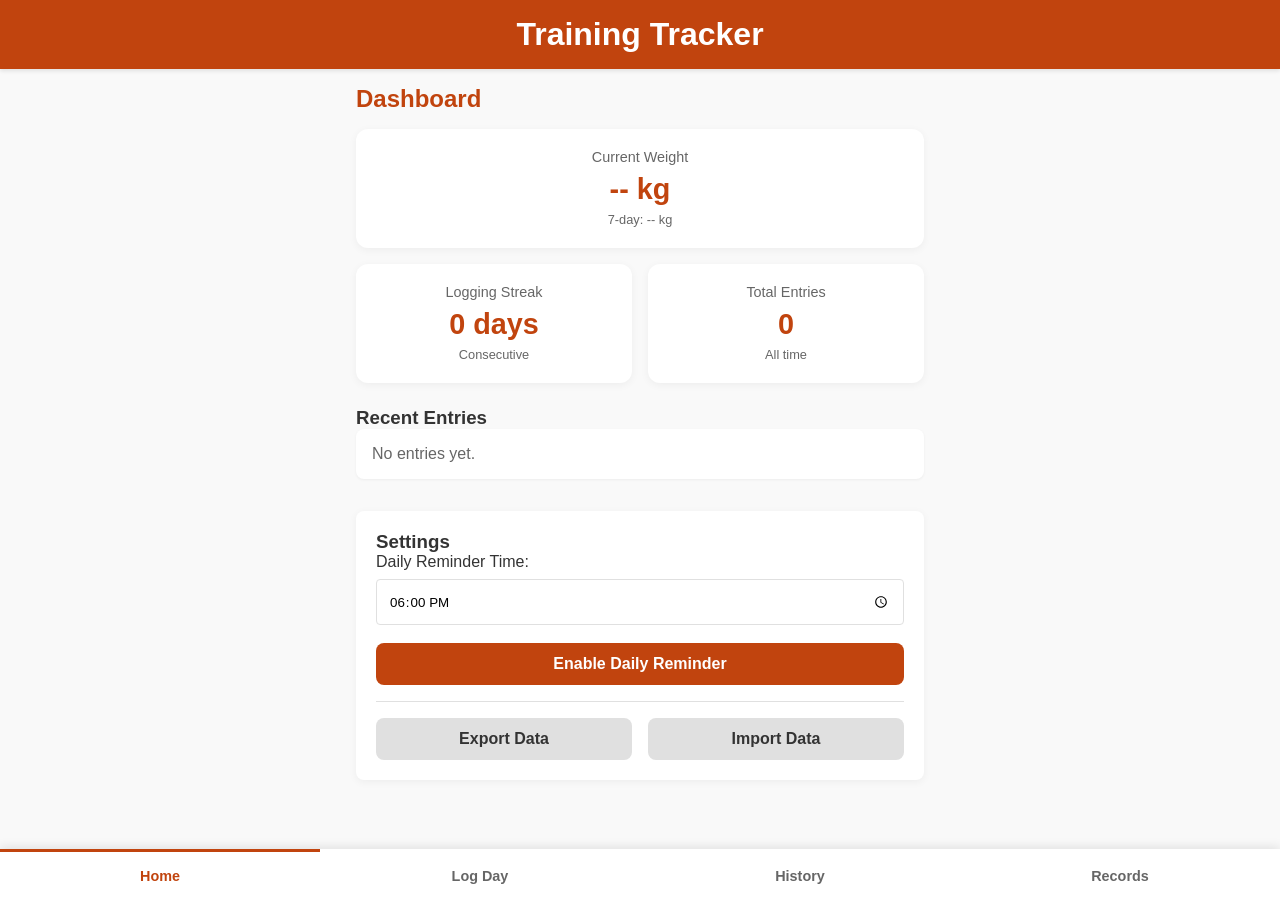
==== training-tracker/index.html @ e54d1dcb "Add training-tracker PWA" ====
<!DOCTYPE html>
<html lang="en">
<head>
    <meta charset="UTF-8">
    <meta name="viewport" content="width=device-width, initial-scale=1.0, maximum-scale=1.0, user-scalable=no">
    <title>Training Tracker</title>
    <link rel="stylesheet" href="style.css">
    <link rel="manifest" href="manifest.json">
    <meta name="theme-color" content="#c1440e">
    <meta name="apple-mobile-web-app-capable" content="yes">
    <meta name="apple-mobile-web-app-status-bar-style" content="black-translucent">
    <meta name="apple-mobile-web-app-title" content="Tracker">
</head>
<body>
    <header>
        <h1>Training Tracker</h1>
    </header>

    <nav>
        <button class="nav-btn active" data-target="home">Home</button>
        <button class="nav-btn" data-target="log">Log Day</button>
        <button class="nav-btn" data-target="history">History</button>
        <button class="nav-btn" data-target="records">Records</button>
    </nav>

    <main>
        <!-- Home Section -->
        <section id="home" class="view active">
            <h2>Dashboard</h2>
            
            <div class="stats-grid">
                <div class="stat-card">
                    <h3>Current Weight</h3>
                    <p id="current-weight">-- kg</p>
                    <small id="weight-change">7-day: -- kg</small>
                </div>
                <div class="stat-card">
                    <h3>Logging Streak</h3>
                    <p id="logging-streak">0 days</p>
                    <small>Consecutive</small>
                </div>
                <div class="stat-card">
                    <h3>Total Entries</h3>
                    <p id="total-entries">0</p>
                    <small>All time</small>
                </div>
            </div>

            <div class="recent-entries">
                <h3>Recent Entries</h3>
                <ul id="recent-list" class="entry-list">
                    <!-- Populated by JS -->
                </ul>
            </div>
            
            <div class="settings-card">
                <h3>Settings</h3>
                <div class="reminder-settings">
                    <label for="reminder-time">Daily Reminder Time:</label>
                    <input type="time" id="reminder-time" value="18:00">
                    <button id="enable-reminder" class="btn primary full-width" style="margin-top: 10px;">Enable Daily Reminder</button>
                </div>
                <div class="data-actions">
                    <button id="export-btn" class="btn secondary">Export Data</button>
                    <label class="btn secondary file-upload" style="text-align: center;">
                        Import Data
                        <input type="file" id="import-file" accept=".json" style="display: none;">
                    </label>
                </div>
            </div>
        </section>

        <!-- Log Day Section -->
        <section id="log" class="view">
            <h2>Log Today's Training</h2>
            <form id="log-form">
                <div class="form-group">
                    <label for="log-date">Date</label>
                    <input type="date" id="log-date" required>
                </div>
                <div class="form-group">
                    <label for="log-weight">Weight (kg) - Optional</label>
                    <input type="number" step="0.1" id="log-weight" placeholder="e.g. 70.5">
                </div>
                <div class="form-group">
                    <label for="log-type">Session Type</label>
                    <select id="log-type" required>
                        <option value="easy run">Easy Run</option>
                        <option value="interval run">Interval Run</option>
                        <option value="endurance run">Endurance Run</option>
                        <option value="calisthenics">Calisthenics</option>
                        <option value="mixed+dumbbell">Mixed + Dumbbell</option>
                        <option value="rest">Rest</option>
                    </select>
                </div>
                <div class="form-group">
                    <label for="log-distance">Distance (km) - Optional</label>
                    <input type="number" step="0.01" id="log-distance" placeholder="e.g. 5.0">
                </div>
                <div class="form-group">
                    <label for="log-time">Time (min) - Optional</label>
                    <input type="number" step="0.1" id="log-time" placeholder="e.g. 30">
                </div>
                <div class="form-group">
                    <label for="log-notes">Notes</label>
                    <textarea id="log-notes" rows="3" placeholder="How did it feel?"></textarea>
                </div>
                <button type="submit" class="btn primary full-width">Save Entry</button>
            </form>
        </section>

        <!-- History Section -->
        <section id="history" class="view">
            <h2>Training History</h2>
            <div class="table-container">
                <table id="history-table">
                    <thead>
                        <tr>
                            <th>Date</th>
                            <th>Type</th>
                            <th>Dist (km)</th>
                            <th>Time (min)</th>
                            <th>Action</th>
                        </tr>
                    </thead>
                    <tbody id="history-tbody">
                        <!-- Populated by JS -->
                    </tbody>
                </table>
            </div>
        </section>

        <!-- Records Section -->
        <section id="records" class="view">
            <h2>Personal Bests</h2>
            <p class="subtitle">Compare with Men's Indian National Records</p>
            
            <form id="record-form" class="record-form">
                <div class="form-group row-group">
                    <select id="record-distance" required>
                        <option value="100m">100m</option>
                        <option value="200m">200m</option>
                        <option value="400m">400m</option>
                        <option value="800m">800m</option>
                        <option value="1500m">1500m</option>
                        <option value="5000m">5000m</option>
                        <option value="10000m">10000m</option>
                    </select>
                    <input type="text" id="record-time" placeholder="mm:ss or seconds" required>
                    <button type="submit" class="btn primary">Update</button>
                </div>
            </form>

            <div id="records-list" class="records-list">
                <!-- Populated by JS -->
            </div>
        </section>
    </main>
    
    <div id="toast" class="toast"></div>

    <script src="app.js"></script>
</body>
</html>
---- training-tracker/style.css ----
:root {
    --primary: #c1440e;
    --primary-dark: #a0360a;
    --bg: #f9f9f9;
    --bg-card: #ffffff;
    --text: #333333;
    --text-muted: #666666;
    --border: #e0e0e0;
    --success: #2e7d32;
    --danger: #d32f2f;
}

* {
    box-sizing: border-box;
    margin: 0;
    padding: 0;
    font-family: -apple-system, BlinkMacSystemFont, "Segoe UI", Roboto, Helvetica, Arial, sans-serif;
}

body {
    background-color: var(--bg);
    color: var(--text);
    padding-bottom: 70px; /* space for bottom nav */
}

header {
    background-color: var(--primary);
    color: white;
    padding: 1rem;
    text-align: center;
    box-shadow: 0 2px 4px rgba(0,0,0,0.1);
}

/* Navigation */
nav {
    position: fixed;
    bottom: 0;
    left: 0;
    width: 100%;
    background: white;
    display: flex;
    box-shadow: 0 -2px 10px rgba(0,0,0,0.1);
    z-index: 100;
}

.nav-btn {
    flex: 1;
    padding: 1rem 0;
    background: none;
    border: none;
    border-top: 3px solid transparent;
    font-size: 0.9rem;
    font-weight: 600;
    color: var(--text-muted);
    cursor: pointer;
    transition: all 0.2s;
}

.nav-btn.active {
    color: var(--primary);
    border-top: 3px solid var(--primary);
}

/* Main Content */
main {
    padding: 1rem;
    max-width: 600px;
    margin: 0 auto;
}

.view {
    display: none;
}
.view.active {
    display: block;
    animation: fadeIn 0.3s;
}

@keyframes fadeIn {
    from { opacity: 0; transform: translateY(5px); }
    to { opacity: 1; transform: translateY(0); }
}

h2 {
    margin-bottom: 1rem;
    color: var(--primary);
}

.subtitle {
    margin-bottom: 1rem;
    color: var(--text-muted);
    font-size: 0.9rem;
}

/* Cards & Stats */
.stats-grid {
    display: grid;
    grid-template-columns: 1fr 1fr;
    gap: 1rem;
    margin-bottom: 1.5rem;
}

.stats-grid .stat-card:first-child {
    grid-column: 1 / -1; /* Make weight card full width */
}

.stat-card {
    background: var(--bg-card);
    padding: 1.25rem;
    border-radius: 12px;
    box-shadow: 0 2px 8px rgba(0,0,0,0.05);
    text-align: center;
}

.stat-card h3 {
    font-size: 0.9rem;
    color: var(--text-muted);
    margin-bottom: 0.5rem;
    font-weight: normal;
}

.stat-card p {
    font-size: 1.8rem;
    font-weight: bold;
    color: var(--primary);
    margin-bottom: 0.25rem;
}

.stat-card small {
    color: var(--text-muted);
    font-size: 0.8rem;
}

/* Lists */
.entry-list {
    list-style: none;
    margin-bottom: 1.5rem;
}

.entry-list li {
    background: var(--bg-card);
    padding: 1rem;
    border-radius: 8px;
    margin-bottom: 0.5rem;
    box-shadow: 0 1px 3px rgba(0,0,0,0.05);
    display: flex;
    justify-content: space-between;
    align-items: center;
}

.entry-details strong {
    display: block;
    color: var(--primary);
    margin-bottom: 0.2rem;
    text-transform: capitalize;
}

.entry-details span {
    font-size: 0.85rem;
    color: var(--text-muted);
}

/* Forms & Inputs */
.form-group {
    margin-bottom: 1.25rem;
}

.form-group label {
    display: block;
    margin-bottom: 0.5rem;
    font-weight: 500;
}

.form-group input,
.form-group select,
.form-group textarea {
    width: 100%;
    padding: 0.75rem;
    border: 1px solid var(--border);
    border-radius: 8px;
    font-size: 1rem;
    background: var(--bg-card);
}

.form-group input:focus,
.form-group select:focus,
.form-group textarea:focus {
    outline: none;
    border-color: var(--primary);
    box-shadow: 0 0 0 2px rgba(193, 68, 14, 0.2);
}

.row-group {
    display: flex;
    gap: 0.5rem;
}
.row-group select { flex: 1; }
.row-group input { flex: 2; }
.row-group button { flex: 1; }

/* Buttons */
.btn {
    padding: 0.75rem 1rem;
    border: none;
    border-radius: 8px;
    font-size: 1rem;
    font-weight: 600;
    cursor: pointer;
    text-align: center;
    transition: background 0.2s;
    display: inline-block;
}

.btn.primary {
    background: var(--primary);
    color: white;
}
.btn.primary:hover {
    background: var(--primary-dark);
}
.btn.secondary {
    background: #e0e0e0;
    color: var(--text);
}
.btn.secondary:hover {
    background: #d0d0d0;
}
.full-width {
    width: 100%;
}

.btn-small {
    padding: 0.4rem 0.6rem;
    font-size: 0.8rem;
    background: #ffebee;
    color: var(--danger);
    border: none;
    border-radius: 4px;
}

/* Tables */
.table-container {
    overflow-x: auto;
    background: var(--bg-card);
    border-radius: 8px;
    box-shadow: 0 2px 8px rgba(0,0,0,0.05);
}

table {
    width: 100%;
    border-collapse: collapse;
    min-width: 500px;
}

th, td {
    padding: 0.75rem;
    text-align: left;
    border-bottom: 1px solid var(--border);
}

th {
    background: #f1f1f1;
    font-weight: 600;
}

td {
    text-transform: capitalize;
}

/* Records List */
.record-item {
    background: var(--bg-card);
    padding: 1rem;
    border-radius: 8px;
    margin-bottom: 1rem;
    box-shadow: 0 2px 8px rgba(0,0,0,0.05);
}

.record-header {
    display: flex;
    justify-content: space-between;
    margin-bottom: 0.5rem;
}

.record-header h4 {
    color: var(--primary);
    font-size: 1.1rem;
}

.record-times {
    font-size: 0.9rem;
    color: var(--text-muted);
}

.progress-container {
    height: 8px;
    background: #eee;
    border-radius: 4px;
    overflow: hidden;
    margin-top: 0.5rem;
}

.progress-bar {
    height: 100%;
    background: var(--primary);
    border-radius: 4px;
    transition: width 0.5s ease;
}

.progress-text {
    font-size: 0.8rem;
    color: var(--text-muted);
    text-align: right;
    margin-top: 0.2rem;
    display: block;
}

/* Settings / Misc */
.settings-card {
    background: var(--bg-card);
    padding: 1.25rem;
    border-radius: 8px;
    margin-top: 2rem;
    box-shadow: 0 2px 8px rgba(0,0,0,0.05);
}

.reminder-settings {
    margin-bottom: 1rem;
    padding-bottom: 1rem;
    border-bottom: 1px solid var(--border);
}

.reminder-settings input {
    margin: 0.5rem 0;
    padding: 0.75rem;
    border: 1px solid var(--border);
    border-radius: 4px;
    width: 100%;
}

.data-actions {
    display: flex;
    gap: 1rem;
}
.data-actions > * {
    flex: 1;
}
.file-upload {
    display: inline-block;
    cursor: pointer;
    box-sizing: border-box;
}

/* Toast */
.toast {
    visibility: hidden;
    min-width: 250px;
    background-color: #333;
    color: #fff;
    text-align: center;
    border-radius: 4px;
    padding: 16px;
    position: fixed;
    z-index: 1000;
    left: 50%;
    bottom: 80px;
    transform: translateX(-50%);
    font-size: 0.9rem;
    opacity: 0;
    transition: opacity 0.3s, visibility 0.3s;
}
.toast.show {
    visibility: visible;
    opacity: 1;
}
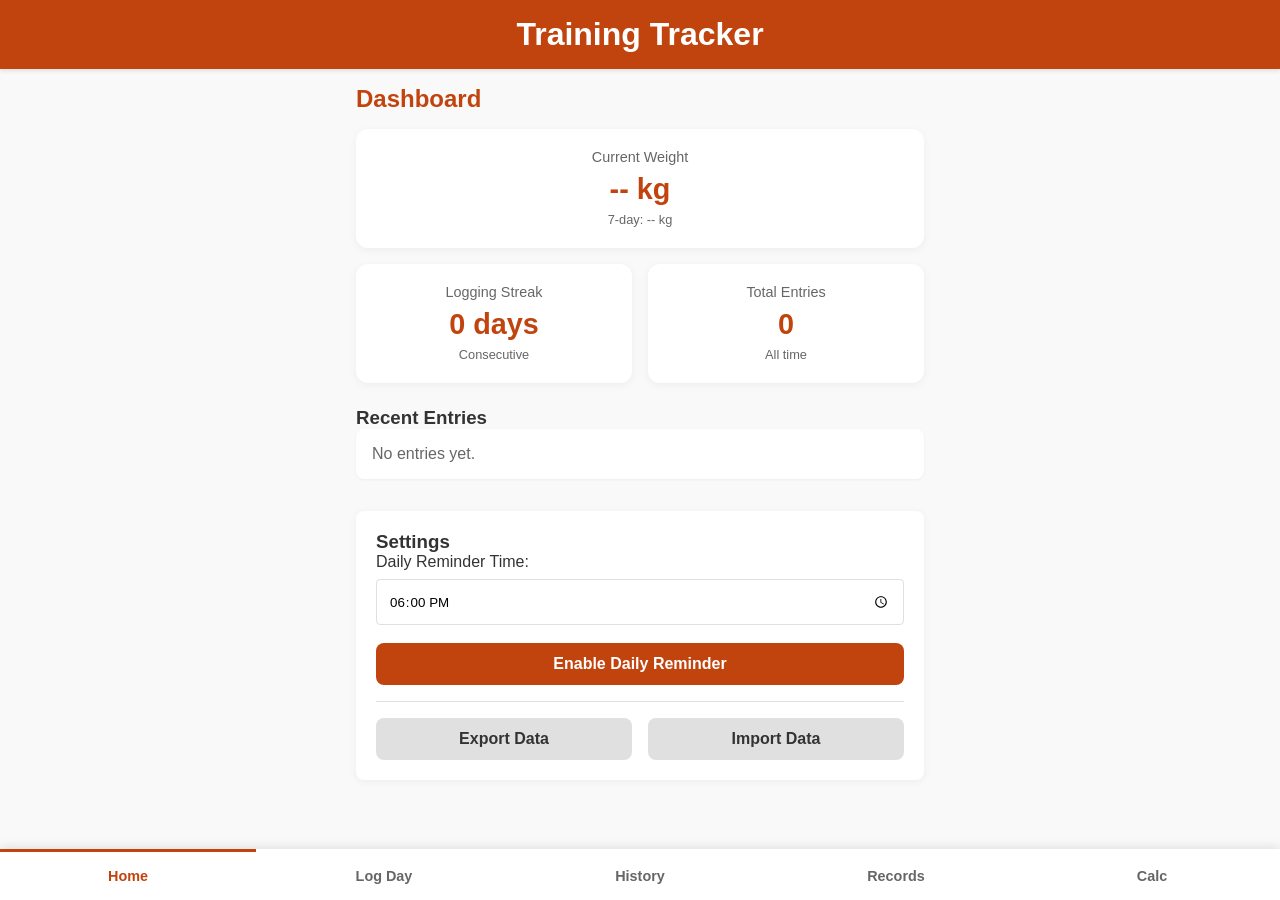
==== commit c7a79017: "Add Calorie Calculator feature" ====
--- a/training-tracker/index.html
+++ b/training-tracker/index.html
@@ -21,6 +21,7 @@
         <button class="nav-btn" data-target="log">Log Day</button>
         <button class="nav-btn" data-target="history">History</button>
         <button class="nav-btn" data-target="records">Records</button>
+        <button class="nav-btn" data-target="calculator">Calc</button>
     </nav>
 
     <main>
@@ -155,6 +156,62 @@
                 <!-- Populated by JS -->
             </div>
         </section>
+
+        <!-- Calculator Section -->
+        <section id="calculator" class="view">
+            <h2>Calorie Calculator</h2>
+            
+            <div class="settings-card" style="margin-top: 0; margin-bottom: 1.5rem;">
+                <h3>Daily Calorie Needs (TDEE)</h3>
+                <form id="tdee-form" style="margin-top: 1rem;">
+                    <div class="form-group row-group">
+                        <select id="tdee-gender" required>
+                            <option value="male">Male</option>
+                            <option value="female">Female</option>
+                        </select>
+                        <input type="number" id="tdee-age" placeholder="Age" required>
+                    </div>
+                    <div class="form-group row-group">
+                        <input type="number" step="0.1" id="tdee-weight" placeholder="Weight (kg)" required>
+                        <input type="number" step="0.1" id="tdee-height" placeholder="Height (cm)" required>
+                    </div>
+                    <div class="form-group">
+                        <select id="tdee-activity" required>
+                            <option value="1.2">Sedentary (office job)</option>
+                            <option value="1.375">Light Exercise (1-2 days/week)</option>
+                            <option value="1.55" selected>Moderate Exercise (3-5 days/week)</option>
+                            <option value="1.725">Heavy Exercise (6-7 days/week)</option>
+                            <option value="1.9">Athlete (2x per day)</option>
+                        </select>
+                    </div>
+                    <button type="submit" class="btn primary full-width">Calculate TDEE</button>
+                </form>
+                <div id="tdee-result" class="result-box" style="display: none; margin-top: 1rem; padding: 1rem; background: var(--bg); border-radius: 8px;">
+                </div>
+            </div>
+
+            <div class="settings-card" style="margin-top: 0;">
+                <h3>Calories Burned Estimator</h3>
+                <form id="burn-form" style="margin-top: 1rem;">
+                    <div class="form-group">
+                        <select id="burn-type" required>
+                            <option value="easy run">Easy Run (~8 km/h)</option>
+                            <option value="interval run">Interval Run (High Intensity)</option>
+                            <option value="endurance run">Endurance Run (~10-12 km/h)</option>
+                            <option value="calisthenics">Calisthenics (Vigorous)</option>
+                            <option value="mixed+dumbbell">Mixed + Dumbbell</option>
+                        </select>
+                    </div>
+                    <div class="form-group row-group">
+                        <input type="number" step="0.1" id="burn-weight" placeholder="Weight (kg)" required>
+                        <input type="number" step="1" id="burn-time" placeholder="Time (min)" required>
+                    </div>
+                    <button type="submit" class="btn primary full-width">Calculate Burn</button>
+                </form>
+                <div id="burn-result" class="result-box" style="display: none; margin-top: 1rem; padding: 1rem; background: var(--bg); border-radius: 8px;">
+                </div>
+            </div>
+        </section>
     </main>
     
     <div id="toast" class="toast"></div>
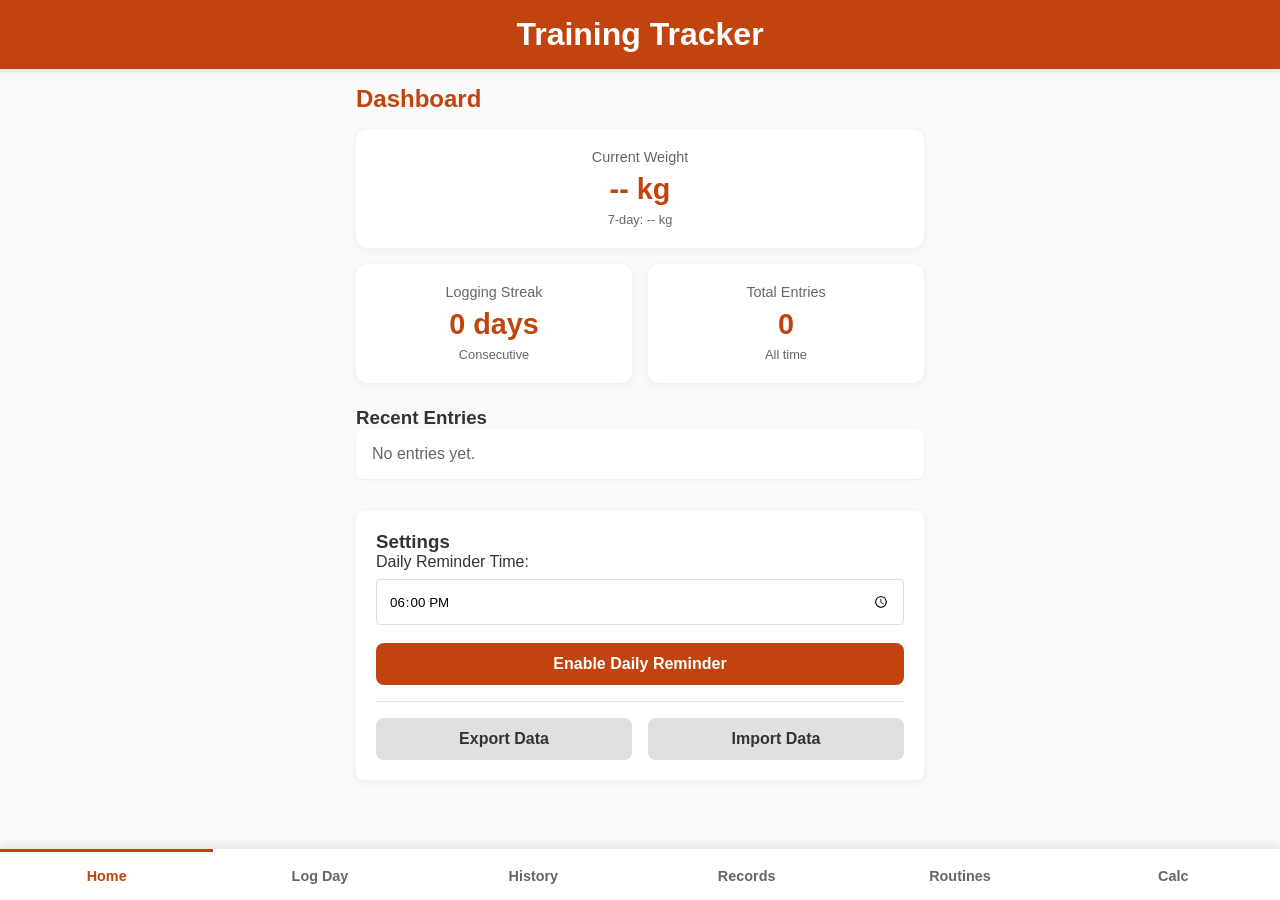
==== commit a8f22d8a: "Add Kettlebell Bro Split routines" ====
--- a/training-tracker/index.html
+++ b/training-tracker/index.html
@@ -21,6 +21,7 @@
         <button class="nav-btn" data-target="log">Log Day</button>
         <button class="nav-btn" data-target="history">History</button>
         <button class="nav-btn" data-target="records">Records</button>
+        <button class="nav-btn" data-target="routines">Routines</button>
         <button class="nav-btn" data-target="calculator">Calc</button>
     </nav>
 
@@ -91,6 +92,11 @@
                         <option value="endurance run">Endurance Run</option>
                         <option value="calisthenics">Calisthenics</option>
                         <option value="mixed+dumbbell">Mixed + Dumbbell</option>
+                        <option value="kettlebell - chest">Kettlebell - Chest</option>
+                        <option value="kettlebell - back 1">Kettlebell - Back 1</option>
+                        <option value="kettlebell - back 2">Kettlebell - Back 2</option>
+                        <option value="kettlebell - legs">Kettlebell - Legs</option>
+                        <option value="kettlebell - shoulders">Kettlebell - Shoulders/Arms</option>
                         <option value="rest">Rest</option>
                     </select>
                 </div>
@@ -157,6 +163,64 @@
             </div>
         </section>
 
+        <!-- Routines Section -->
+        <section id="routines" class="view">
+            <h2>Kettlebell Bro Split</h2>
+            <p class="subtitle">Weekly routine focused on muscle groups (2 Days Back)</p>
+            
+            <div class="settings-card" style="margin-top: 0; margin-bottom: 1rem;">
+                <h3 style="color: var(--primary);">Day 1: Chest & Core</h3>
+                <ul class="entry-list" style="margin-top: 0.5rem; margin-bottom: 0;">
+                    <li style="padding: 0.75rem;">KB Floor Press (3x10)</li>
+                    <li style="padding: 0.75rem;">KB Push-ups (3xMax)</li>
+                    <li style="padding: 0.75rem;">KB Pullovers (3x12)</li>
+                </ul>
+            </div>
+            
+            <div class="settings-card" style="margin-top: 0; margin-bottom: 1rem;">
+                <h3 style="color: var(--primary);">Day 2: Back 1 (Heavy)</h3>
+                <ul class="entry-list" style="margin-top: 0.5rem; margin-bottom: 0;">
+                    <li style="padding: 0.75rem;">Heavy KB Rows (4x8/arm)</li>
+                    <li style="padding: 0.75rem;">KB Deadlifts (4x10)</li>
+                    <li style="padding: 0.75rem;">Renegade Rows (3x8/arm)</li>
+                </ul>
+            </div>
+            
+            <div class="settings-card" style="margin-top: 0; margin-bottom: 1rem;">
+                <h3 style="color: var(--primary);">Day 3: Legs</h3>
+                <ul class="entry-list" style="margin-top: 0.5rem; margin-bottom: 0;">
+                    <li style="padding: 0.75rem;">Goblet Squats (4x12)</li>
+                    <li style="padding: 0.75rem;">KB Romanian Deadlifts (4x10)</li>
+                    <li style="padding: 0.75rem;">KB Walking Lunges (3x10/leg)</li>
+                </ul>
+            </div>
+            
+            <div class="settings-card" style="margin-top: 0; margin-bottom: 1rem;">
+                <h3 style="color: var(--primary);">Day 4: Shoulders & Arms</h3>
+                <ul class="entry-list" style="margin-top: 0.5rem; margin-bottom: 0;">
+                    <li style="padding: 0.75rem;">KB Overhead Press (3x10/arm)</li>
+                    <li style="padding: 0.75rem;">KB Halos (3x10/dir)</li>
+                    <li style="padding: 0.75rem;">KB Curls & Overhead Tricep Ext (3x12)</li>
+                </ul>
+            </div>
+            
+            <div class="settings-card" style="margin-top: 0; margin-bottom: 1rem;">
+                <h3 style="color: var(--primary);">Day 5: Back 2 (Explosive/Volume)</h3>
+                <ul class="entry-list" style="margin-top: 0.5rem; margin-bottom: 0;">
+                    <li style="padding: 0.75rem;">KB Swings (4x15-20)</li>
+                    <li style="padding: 0.75rem;">KB High Pulls (3x12/arm)</li>
+                    <li style="padding: 0.75rem;">KB Clean (3x8/arm)</li>
+                </ul>
+            </div>
+            
+            <div class="settings-card" style="margin-top: 0; margin-bottom: 1rem; background: #eef;">
+                <h3 style="color: #333;">Day 6 & 7: Rest / Cardio</h3>
+                <p style="font-size: 0.9rem; margin-top: 0.5rem; color: var(--text-muted);">
+                    Use these days for Easy Runs, stretching, or full rest to recover.
+                </p>
+            </div>
+        </section>
+
         <!-- Calculator Section -->
         <section id="calculator" class="view">
             <h2>Calorie Calculator</h2>
@@ -200,6 +264,7 @@
                             <option value="endurance run">Endurance Run (~10-12 km/h)</option>
                             <option value="calisthenics">Calisthenics (Vigorous)</option>
                             <option value="mixed+dumbbell">Mixed + Dumbbell</option>
+                            <option value="kettlebell">Kettlebell Training (Vigorous)</option>
                         </select>
                     </div>
                     <div class="form-group row-group">
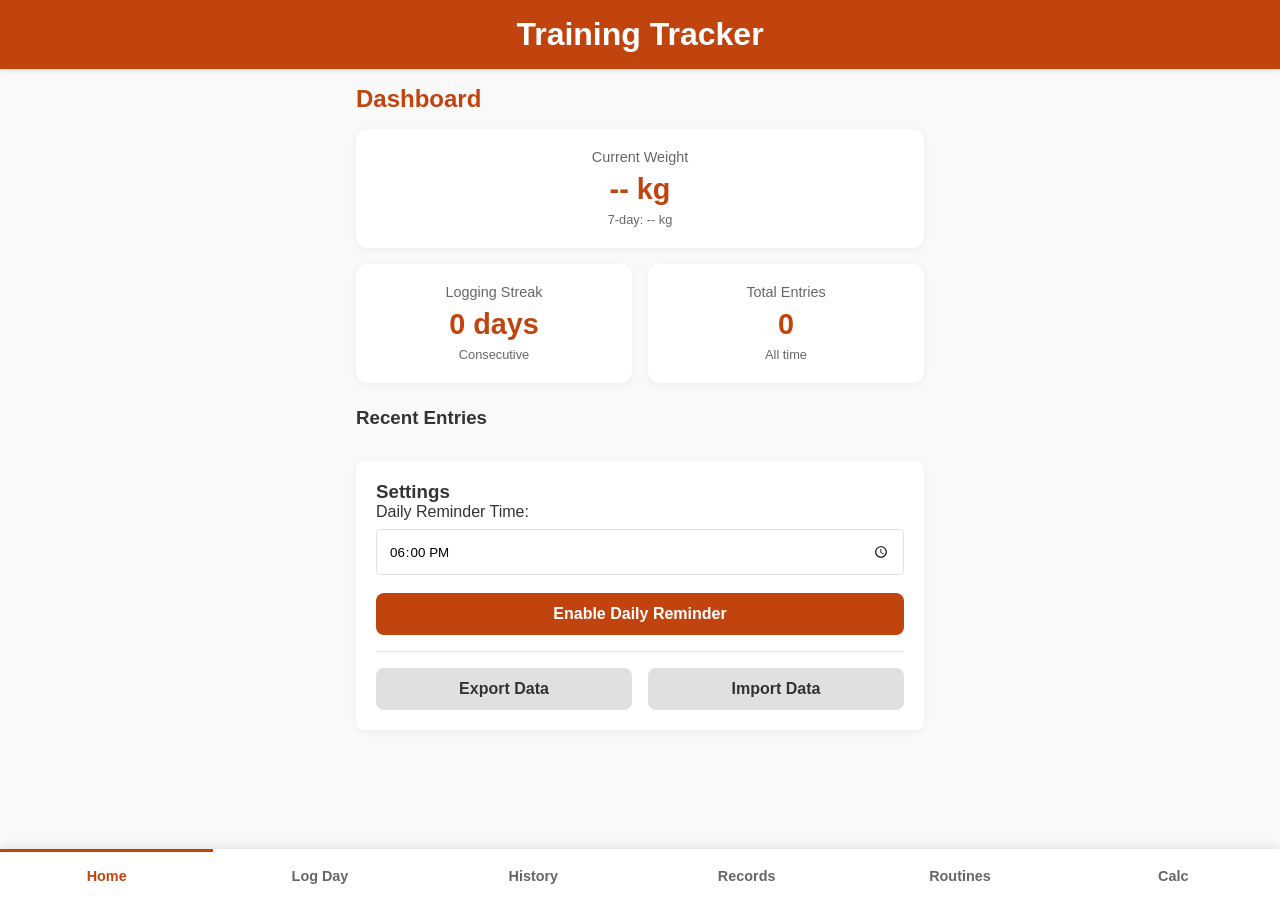
==== commit a5a99a2d: "Add Meal Calorie Calculator" ====
--- a/training-tracker/index.html
+++ b/training-tracker/index.html
@@ -276,6 +276,24 @@
                 <div id="burn-result" class="result-box" style="display: none; margin-top: 1rem; padding: 1rem; background: var(--bg); border-radius: 8px;">
                 </div>
             </div>
+
+            <div class="settings-card" style="margin-top: 1.5rem;">
+                <h3>Meal Calorie Calculator</h3>
+                <p style="font-size: 0.85rem; color: var(--text-muted); margin-top: 0.2rem;">Quickly add up your daily meal calories.</p>
+                <form id="meal-form" style="margin-top: 1rem;">
+                    <div class="form-group row-group">
+                        <input type="number" id="meal-morning" placeholder="Morning (kcal)">
+                        <input type="number" id="meal-afternoon" placeholder="Afternoon (kcal)">
+                    </div>
+                    <div class="form-group row-group">
+                        <input type="number" id="meal-dinner" placeholder="Dinner (kcal)">
+                        <input type="number" id="meal-snacks" placeholder="Snacks (kcal)">
+                    </div>
+                    <button type="submit" class="btn primary full-width">Calculate Total</button>
+                </form>
+                <div id="meal-result" class="result-box" style="display: none; margin-top: 1rem; padding: 1rem; background: var(--bg); border-radius: 8px;">
+                </div>
+            </div>
         </section>
     </main>
     
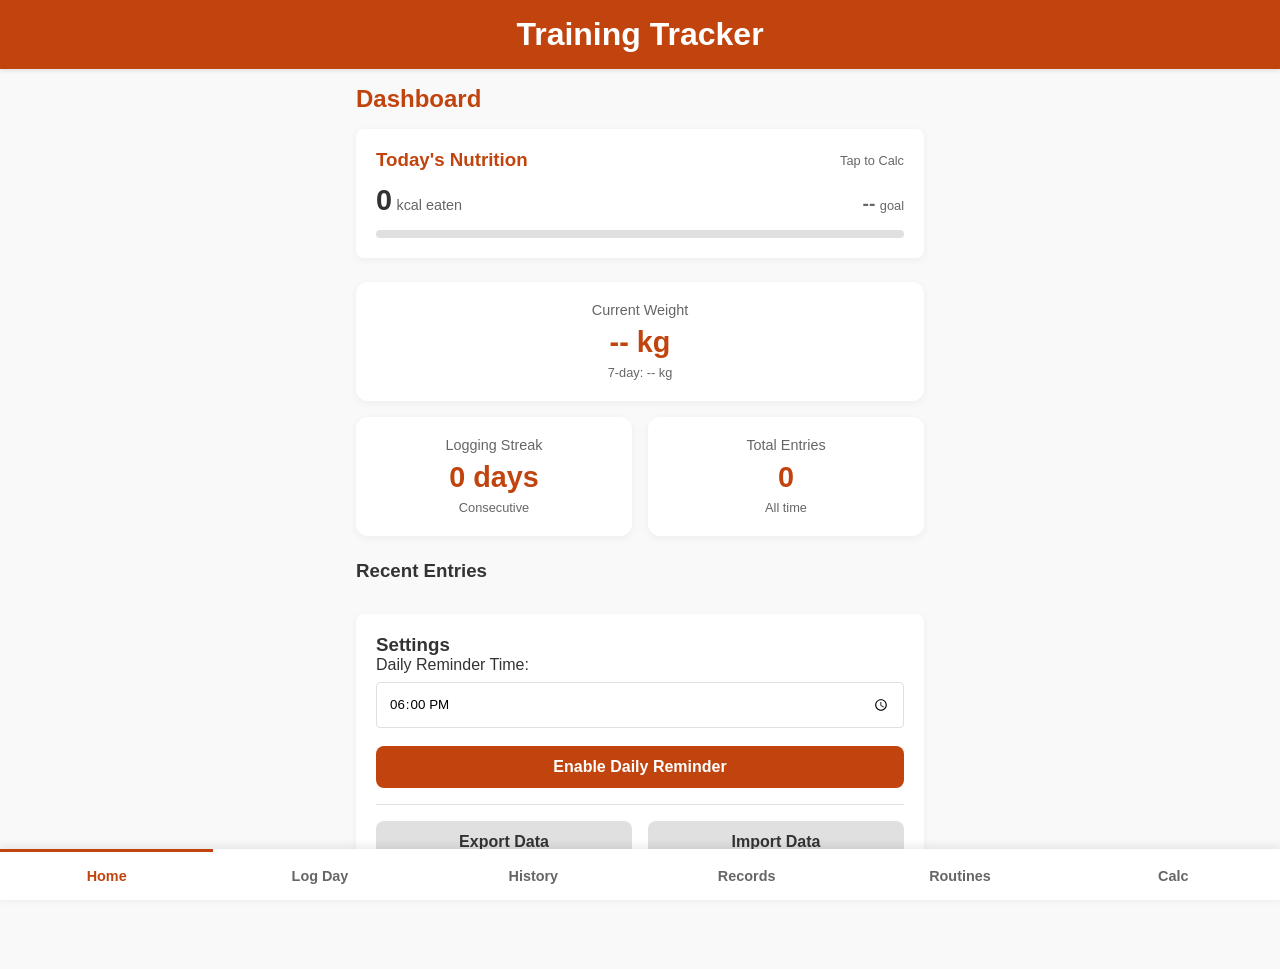
==== commit 6b6c66c1: "Add Home Page Calorie Widget" ====
--- a/training-tracker/index.html
+++ b/training-tracker/index.html
@@ -29,6 +29,26 @@
         <!-- Home Section -->
         <section id="home" class="view active">
             <h2>Dashboard</h2>
+            
+            <div class="settings-card" id="home-calorie-widget" style="margin-top: 0; margin-bottom: 1.5rem; cursor: pointer;" onclick="document.querySelector('.nav-btn[data-target=\'calculator\']').click()">
+                <h3 style="color: var(--primary); display: flex; justify-content: space-between;">
+                    <span>Today's Nutrition</span>
+                    <span style="font-size: 0.8rem; font-weight: normal; color: var(--text-muted); align-self: center;">Tap to Calc</span>
+                </h3>
+                <div style="display: flex; justify-content: space-between; margin-top: 0.8rem; align-items: baseline;">
+                    <div>
+                        <span style="font-size: 1.8rem; font-weight: bold; color: var(--text);" id="home-cals-eaten">0</span>
+                        <span style="font-size: 0.9rem; color: var(--text-muted);"> kcal eaten</span>
+                    </div>
+                    <div style="text-align: right;">
+                        <span style="font-size: 1.2rem; font-weight: bold; color: var(--text-muted);" id="home-cals-goal">--</span>
+                        <span style="font-size: 0.8rem; color: var(--text-muted);"> goal</span>
+                    </div>
+                </div>
+                <div class="progress-container" style="margin-top: 0.8rem; background: var(--border);">
+                    <div class="progress-bar" id="home-cals-bar" style="width: 0%; background: var(--primary);"></div>
+                </div>
+            </div>
             
             <div class="stats-grid">
                 <div class="stat-card">
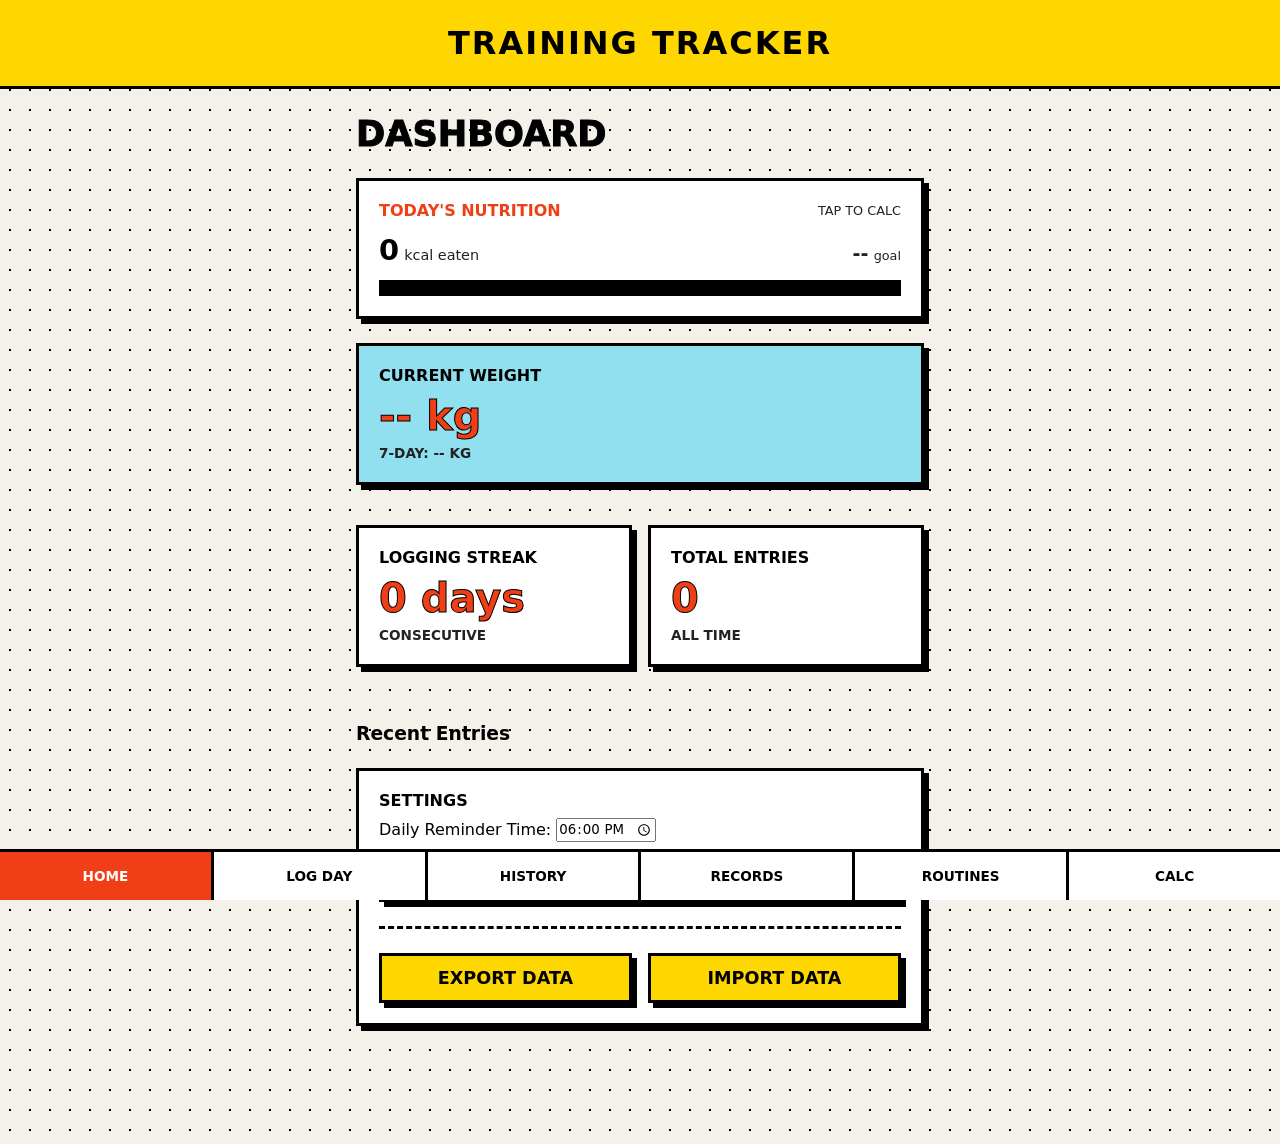
==== commit ecbc0aad: "Brutalism Redesign" ====
--- a/training-tracker/index.html
+++ b/training-tracker/index.html
@@ -270,7 +270,7 @@
                     </div>
                     <button type="submit" class="btn primary full-width">Calculate TDEE</button>
                 </form>
-                <div id="tdee-result" class="result-box" style="display: none; margin-top: 1rem; padding: 1rem; background: var(--bg); border-radius: 8px;">
+                <div id="tdee-result" class="result-box" style="display: none; margin-top: 1rem; padding: 1rem; background: var(--bg);">
                 </div>
             </div>
 
@@ -293,7 +293,7 @@
                     </div>
                     <button type="submit" class="btn primary full-width">Calculate Burn</button>
                 </form>
-                <div id="burn-result" class="result-box" style="display: none; margin-top: 1rem; padding: 1rem; background: var(--bg); border-radius: 8px;">
+                <div id="burn-result" class="result-box" style="display: none; margin-top: 1rem; padding: 1rem; background: var(--bg);">
                 </div>
             </div>
 
@@ -311,7 +311,7 @@
                     </div>
                     <button type="submit" class="btn primary full-width">Calculate Total</button>
                 </form>
-                <div id="meal-result" class="result-box" style="display: none; margin-top: 1rem; padding: 1rem; background: var(--bg); border-radius: 8px;">
+                <div id="meal-result" class="result-box" style="display: none; margin-top: 1rem; padding: 1rem; background: var(--bg);">
                 </div>
             </div>
         </section>
--- a/training-tracker/style.css
+++ b/training-tracker/style.css
@@ -1,34 +1,45 @@
 :root {
-    --primary: #c1440e;
-    --primary-dark: #a0360a;
-    --bg: #f9f9f9;
+    --primary: #f03e16; /* Brightened Track Red */
+    --accent: #ffd700; /* Neo-brutalist Yellow */
+    --accent2: #90e0ef; /* Neo-brutalist Cyan */
+    --bg: #f4f0ea; /* Off-white/beige */
     --bg-card: #ffffff;
-    --text: #333333;
-    --text-muted: #666666;
-    --border: #e0e0e0;
-    --success: #2e7d32;
-    --danger: #d32f2f;
+    --text: #000000;
+    --text-muted: #222222;
+    --border: #000000;
+    --border-width: 3px;
+    --shadow: 5px 5px 0px #000000;
+    --shadow-hover: 2px 2px 0px #000000;
 }
 
 * {
     box-sizing: border-box;
     margin: 0;
     padding: 0;
-    font-family: -apple-system, BlinkMacSystemFont, "Segoe UI", Roboto, Helvetica, Arial, sans-serif;
+    font-family: system-ui, -apple-system, "Segoe UI", Roboto, "Helvetica Neue", Arial, sans-serif;
 }
 
 body {
     background-color: var(--bg);
     color: var(--text);
-    padding-bottom: 70px; /* space for bottom nav */
+    padding-bottom: 70px;
+    background-image: radial-gradient(#000 1px, transparent 1px);
+    background-size: 20px 20px; /* dot grid for brutalist feel */
 }
 
 header {
-    background-color: var(--primary);
-    color: white;
-    padding: 1rem;
+    background-color: var(--accent);
+    color: #000;
+    padding: 1.5rem 1rem;
     text-align: center;
-    box-shadow: 0 2px 4px rgba(0,0,0,0.1);
+    border-bottom: var(--border-width) solid var(--border);
+    text-transform: uppercase;
+    font-weight: 900;
+    letter-spacing: 2px;
+}
+
+header h1 {
+    font-size: 2rem;
 }
 
 /* Navigation */
@@ -37,59 +48,66 @@
     bottom: 0;
     left: 0;
     width: 100%;
-    background: white;
+    background: var(--bg-card);
     display: flex;
-    box-shadow: 0 -2px 10px rgba(0,0,0,0.1);
+    border-top: var(--border-width) solid var(--border);
     z-index: 100;
+    overflow-x: auto;
 }
 
 .nav-btn {
     flex: 1;
+    min-width: 60px;
     padding: 1rem 0;
     background: none;
     border: none;
-    border-top: 3px solid transparent;
-    font-size: 0.9rem;
-    font-weight: 600;
-    color: var(--text-muted);
+    border-right: var(--border-width) solid var(--border);
+    font-size: 0.85rem;
+    font-weight: 800;
+    text-transform: uppercase;
+    color: var(--text);
     cursor: pointer;
-    transition: all 0.2s;
+    transition: all 0.1s;
+}
+
+.nav-btn:last-child {
+    border-right: none;
 }
 
 .nav-btn.active {
-    color: var(--primary);
-    border-top: 3px solid var(--primary);
+    background-color: var(--primary);
+    color: white;
 }
 
 /* Main Content */
 main {
-    padding: 1rem;
+    padding: 1.5rem 1rem;
     max-width: 600px;
     margin: 0 auto;
 }
 
-.view {
-    display: none;
-}
-.view.active {
-    display: block;
-    animation: fadeIn 0.3s;
-}
-
-@keyframes fadeIn {
-    from { opacity: 0; transform: translateY(5px); }
-    to { opacity: 1; transform: translateY(0); }
-}
+.view { display: none; }
+.view.active { display: block; }
 
 h2 {
-    margin-bottom: 1rem;
-    color: var(--primary);
+    margin-bottom: 1.5rem;
+    color: var(--text);
+    font-size: 2.2rem;
+    text-transform: uppercase;
+    font-weight: 900;
+    -webkit-text-stroke: 1px #000;
 }
 
 .subtitle {
-    margin-bottom: 1rem;
-    color: var(--text-muted);
-    font-size: 0.9rem;
+    margin-top: -1rem;
+    margin-bottom: 1.5rem;
+    color: var(--text);
+    font-weight: bold;
+    font-size: 1rem;
+    background: var(--accent);
+    display: inline-block;
+    padding: 0.2rem 0.5rem;
+    border: 2px solid #000;
 }
 
 /* Cards & Stats */
@@ -97,38 +115,45 @@
     display: grid;
     grid-template-columns: 1fr 1fr;
     gap: 1rem;
-    margin-bottom: 1.5rem;
+    margin-bottom: 2rem;
 }
 
 .stats-grid .stat-card:first-child {
-    grid-column: 1 / -1; /* Make weight card full width */
-}
-
-.stat-card {
+    grid-column: 1 / -1;
+    background-color: var(--accent2);
+}
+
+.stat-card, .settings-card, .record-item {
     background: var(--bg-card);
     padding: 1.25rem;
-    border-radius: 12px;
-    box-shadow: 0 2px 8px rgba(0,0,0,0.05);
-    text-align: center;
-}
-
-.stat-card h3 {
-    font-size: 0.9rem;
-    color: var(--text-muted);
+    border: var(--border-width) solid var(--border);
+    box-shadow: var(--shadow);
+    text-align: left;
+    margin-bottom: 1.5rem;
+    transition: transform 0.1s, box-shadow 0.1s;
+}
+
+.stat-card h3, .settings-card h3 {
+    font-size: 1rem;
+    color: var(--text);
     margin-bottom: 0.5rem;
-    font-weight: normal;
+    font-weight: 800;
+    text-transform: uppercase;
 }
 
 .stat-card p {
-    font-size: 1.8rem;
-    font-weight: bold;
+    font-size: 2.5rem;
+    font-weight: 900;
     color: var(--primary);
     margin-bottom: 0.25rem;
+    -webkit-text-stroke: 1px #000;
 }
 
 .stat-card small {
     color: var(--text-muted);
-    font-size: 0.8rem;
+    font-weight: 700;
+    font-size: 0.85rem;
+    text-transform: uppercase;
 }
 
 /* Lists */
@@ -140,35 +165,39 @@
 .entry-list li {
     background: var(--bg-card);
     padding: 1rem;
-    border-radius: 8px;
-    margin-bottom: 0.5rem;
-    box-shadow: 0 1px 3px rgba(0,0,0,0.05);
+    border: var(--border-width) solid var(--border);
+    margin-bottom: 0.8rem;
+    box-shadow: 3px 3px 0px #000;
     display: flex;
     justify-content: space-between;
     align-items: center;
+    font-weight: 600;
 }
 
 .entry-details strong {
     display: block;
-    color: var(--primary);
+    color: var(--text);
+    font-size: 1.1rem;
     margin-bottom: 0.2rem;
-    text-transform: capitalize;
+    text-transform: uppercase;
+    font-weight: 900;
 }
 
 .entry-details span {
-    font-size: 0.85rem;
+    font-size: 0.9rem;
     color: var(--text-muted);
 }
 
 /* Forms & Inputs */
 .form-group {
-    margin-bottom: 1.25rem;
+    margin-bottom: 1.5rem;
 }
 
 .form-group label {
     display: block;
     margin-bottom: 0.5rem;
-    font-weight: 500;
+    font-weight: 800;
+    text-transform: uppercase;
 }
 
 .form-group input,
@@ -176,23 +205,26 @@
 .form-group textarea {
     width: 100%;
     padding: 0.75rem;
-    border: 1px solid var(--border);
-    border-radius: 8px;
+    border: var(--border-width) solid var(--border);
     font-size: 1rem;
+    font-weight: 600;
     background: var(--bg-card);
+    box-shadow: 3px 3px 0px #000;
+    transition: transform 0.1s, box-shadow 0.1s;
 }
 
 .form-group input:focus,
 .form-group select:focus,
 .form-group textarea:focus {
     outline: none;
-    border-color: var(--primary);
-    box-shadow: 0 0 0 2px rgba(193, 68, 14, 0.2);
+    background: #fffdf5;
+    transform: translate(3px, 3px);
+    box-shadow: 0px 0px 0px #000;
 }
 
 .row-group {
     display: flex;
-    gap: 0.5rem;
+    gap: 1rem;
 }
 .row-group select { flex: 1; }
 .row-group input { flex: 2; }
@@ -201,49 +233,57 @@
 /* Buttons */
 .btn {
     padding: 0.75rem 1rem;
-    border: none;
-    border-radius: 8px;
-    font-size: 1rem;
-    font-weight: 600;
+    border: var(--border-width) solid var(--border);
+    font-size: 1.1rem;
+    font-weight: 900;
+    text-transform: uppercase;
     cursor: pointer;
     text-align: center;
-    transition: background 0.2s;
+    box-shadow: var(--shadow);
+    transition: transform 0.1s, box-shadow 0.1s;
     display: inline-block;
+}
+
+.btn:active {
+    transform: translate(5px, 5px);
+    box-shadow: 0px 0px 0px #000;
 }
 
 .btn.primary {
     background: var(--primary);
     color: white;
 }
-.btn.primary:hover {
-    background: var(--primary-dark);
-}
 .btn.secondary {
-    background: #e0e0e0;
-    color: var(--text);
-}
-.btn.secondary:hover {
-    background: #d0d0d0;
+    background: var(--accent);
+    color: var(--text);
 }
 .full-width {
     width: 100%;
 }
 
 .btn-small {
-    padding: 0.4rem 0.6rem;
+    padding: 0.5rem 0.8rem;
     font-size: 0.8rem;
-    background: #ffebee;
-    color: var(--danger);
-    border: none;
-    border-radius: 4px;
+    font-weight: 900;
+    text-transform: uppercase;
+    background: #ffb3ba;
+    color: #000;
+    border: 2px solid #000;
+    box-shadow: 2px 2px 0px #000;
+    cursor: pointer;
+}
+.btn-small:active {
+    transform: translate(2px, 2px);
+    box-shadow: 0px 0px 0px #000;
 }
 
 /* Tables */
 .table-container {
     overflow-x: auto;
     background: var(--bg-card);
-    border-radius: 8px;
-    box-shadow: 0 2px 8px rgba(0,0,0,0.05);
+    border: var(--border-width) solid var(--border);
+    box-shadow: var(--shadow);
+    margin-bottom: 2rem;
 }
 
 table {
@@ -253,121 +293,123 @@
 }
 
 th, td {
-    padding: 0.75rem;
+    padding: 1rem;
     text-align: left;
-    border-bottom: 1px solid var(--border);
+    border-bottom: var(--border-width) solid var(--border);
+    font-weight: 600;
 }
 
 th {
-    background: #f1f1f1;
-    font-weight: 600;
-}
-
+    background: var(--accent2);
+    font-weight: 900;
+    text-transform: uppercase;
+    border-right: var(--border-width) solid var(--border);
+}
+th:last-child { border-right: none; }
 td {
     text-transform: capitalize;
-}
+    border-right: var(--border-width) solid var(--border);
+}
+td:last-child { border-right: none; }
 
 /* Records List */
 .record-item {
-    background: var(--bg-card);
-    padding: 1rem;
-    border-radius: 8px;
-    margin-bottom: 1rem;
-    box-shadow: 0 2px 8px rgba(0,0,0,0.05);
+    background: var(--accent2);
 }
 
 .record-header {
     display: flex;
     justify-content: space-between;
     margin-bottom: 0.5rem;
+    align-items: center;
 }
 
 .record-header h4 {
-    color: var(--primary);
-    font-size: 1.1rem;
+    color: #000;
+    font-size: 1.5rem;
+    font-weight: 900;
 }
 
 .record-times {
-    font-size: 0.9rem;
-    color: var(--text-muted);
+    font-size: 1rem;
+    font-weight: bold;
+    color: #000;
+    background: #fff;
+    padding: 0.2rem 0.5rem;
+    border: 2px solid #000;
 }
 
 .progress-container {
-    height: 8px;
-    background: #eee;
-    border-radius: 4px;
+    height: 16px;
+    background: #fff;
+    border: 2px solid #000;
     overflow: hidden;
-    margin-top: 0.5rem;
+    margin-top: 1rem;
 }
 
 .progress-bar {
     height: 100%;
     background: var(--primary);
-    border-radius: 4px;
+    border-right: 2px solid #000;
     transition: width 0.5s ease;
 }
 
 .progress-text {
-    font-size: 0.8rem;
-    color: var(--text-muted);
+    font-size: 0.9rem;
+    color: #000;
+    font-weight: 800;
     text-align: right;
-    margin-top: 0.2rem;
+    margin-top: 0.5rem;
     display: block;
+    text-transform: uppercase;
 }
 
 /* Settings / Misc */
-.settings-card {
-    background: var(--bg-card);
-    padding: 1.25rem;
-    border-radius: 8px;
-    margin-top: 2rem;
-    box-shadow: 0 2px 8px rgba(0,0,0,0.05);
-}
-
 .reminder-settings {
-    margin-bottom: 1rem;
-    padding-bottom: 1rem;
-    border-bottom: 1px solid var(--border);
-}
-
-.reminder-settings input {
-    margin: 0.5rem 0;
-    padding: 0.75rem;
-    border: 1px solid var(--border);
-    border-radius: 4px;
-    width: 100%;
+    margin-bottom: 1.5rem;
+    padding-bottom: 1.5rem;
+    border-bottom: var(--border-width) dashed var(--border);
 }
 
 .data-actions {
     display: flex;
     gap: 1rem;
+    flex-wrap: wrap;
 }
 .data-actions > * {
     flex: 1;
+    min-width: 120px;
 }
 .file-upload {
     display: inline-block;
-    cursor: pointer;
     box-sizing: border-box;
+}
+
+.result-box {
+    border: var(--border-width) solid var(--border);
+    box-shadow: inset 2px 2px 0px rgba(0,0,0,0.1);
+    background: #e9ecef;
 }
 
 /* Toast */
 .toast {
     visibility: hidden;
     min-width: 250px;
-    background-color: #333;
+    background-color: #000;
     color: #fff;
     text-align: center;
-    border-radius: 4px;
+    border: 3px solid #fff;
+    box-shadow: 0px 0px 0px 3px #000;
     padding: 16px;
     position: fixed;
     z-index: 1000;
     left: 50%;
     bottom: 80px;
     transform: translateX(-50%);
-    font-size: 0.9rem;
+    font-size: 1.1rem;
+    font-weight: bold;
+    text-transform: uppercase;
     opacity: 0;
-    transition: opacity 0.3s, visibility 0.3s;
 }
 .toast.show {
     visibility: visible;
